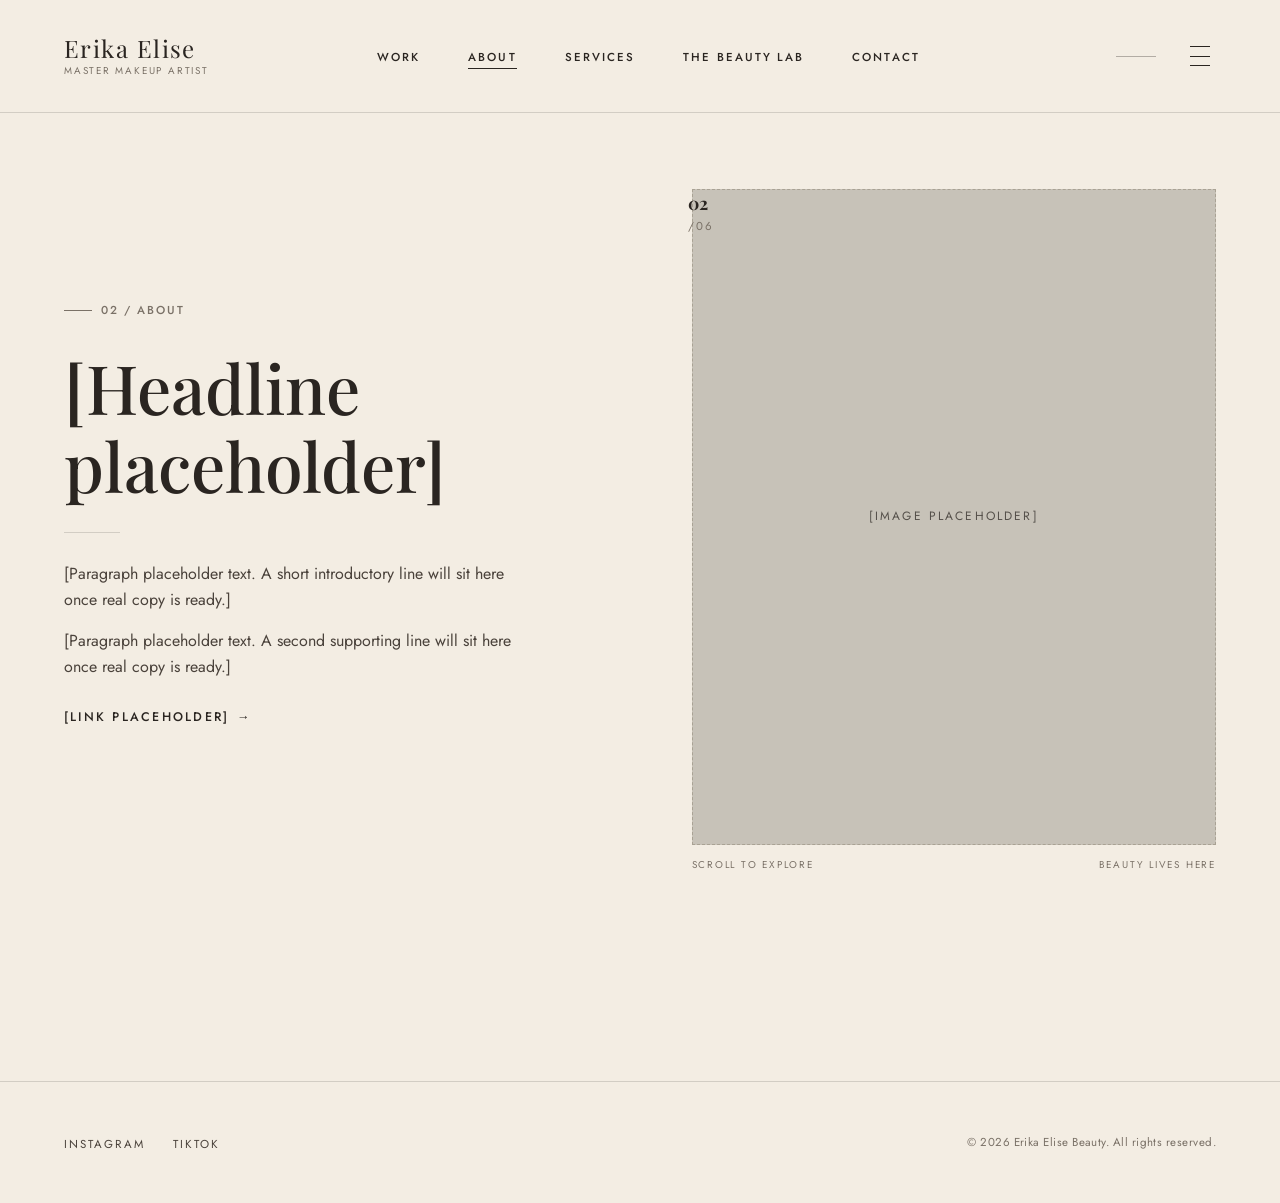
==== pages/about.html @ cb7e9e11 "Base website template" ====
<!DOCTYPE html>
<html lang="en">
<head>
  <meta charset="UTF-8">
  <meta name="viewport" content="width=device-width, initial-scale=1.0">
  <title>About | Erika Elise Beauty</title>
  <meta name="description" content="Meet Erika Elise, master makeup artist — the artistry, philosophy, and experience behind the beauty.">

  <link rel="preconnect" href="https://fonts.googleapis.com">
  <link rel="preconnect" href="https://fonts.gstatic.com" crossorigin>
  <link href="https://fonts.googleapis.com/css2?family=Playfair+Display:ital,wght@0,400;0,500;0,600;1,400;1,500&family=Jost:wght@400;500;600&display=swap" rel="stylesheet">

  <link rel="stylesheet" href="../css/styles.css">
</head>
<body>
  <a class="skip-link" href="#main-content">Skip to content</a>

  <!-- ========== Shared Header ========== -->
  <header class="site-header">
    <div class="container site-header__inner">
      <a href="../index.html" class="logo" aria-label="Erika Elise Beauty — Home">
        <span class="logo__mark">Erika Elise</span>
        <span class="logo__sub">Master Makeup Artist</span>
      </a>

      <nav class="site-nav" aria-label="Primary">
        <ul class="site-nav__list">
          <li><a href="work.html" class="nav-link">Work</a></li>
          <li><a href="about.html" class="nav-link" aria-current="page">About</a></li>
          <li><a href="services.html" class="nav-link">Services</a></li>
          <li><a href="beauty-lab.html" class="nav-link">The Beauty Lab</a></li>
          <li><a href="contact.html" class="nav-link">Contact</a></li>
        </ul>
      </nav>

      <div class="site-nav__meta">
        <span class="site-nav__rule" aria-hidden="true"></span>
        <button type="button" class="nav-toggle" aria-expanded="false" aria-controls="nav-overlay" aria-label="Toggle navigation menu">
          <span class="nav-toggle__bar"></span>
          <span class="nav-toggle__bar"></span>
          <span class="nav-toggle__bar"></span>
        </button>
      </div>
    </div>
  </header>

  <!-- ========== Full-screen mobile nav overlay ========== -->
  <div id="nav-overlay" class="nav-overlay" hidden>
    <nav aria-label="Mobile">
      <ul class="nav-overlay__list">
        <li><a href="work.html">Work</a></li>
        <li><a href="about.html" aria-current="page">About</a></li>
        <li><a href="services.html">Services</a></li>
        <li><a href="beauty-lab.html">The Beauty Lab</a></li>
        <li><a href="contact.html">Contact</a></li>
      </ul>
    </nav>
    <p class="nav-overlay__meta label-text">Erika Elise Beauty</p>
  </div>

  <main id="main-content">
    <!-- ========== Hero / Intro Section ========== -->
    <section class="hero-split hero-split--reverse" aria-labelledby="about-heading">
      <div class="container hero-split__grid">

        <div class="hero-split__media">
          <div class="hero-split__frame">
            <span class="hero-split__index" aria-hidden="true"><strong>02</strong>/06</span>
            <div class="image-placeholder" role="img" aria-label="[Alt text placeholder: describe image here]">
              <span class="image-placeholder__label" aria-hidden="true">[Image placeholder]</span>
            </div>
            <span class="hero-split__scroll" aria-hidden="true">Scroll to Explore</span>
            <span class="hero-split__tagline" aria-hidden="true">Beauty Lives Here</span>
          </div>
        </div>

        <div class="hero-split__content">
          <p class="eyebrow">02 / About</p>
          <h1 id="about-heading" class="hero-split__headline">[Headline placeholder]</h1>
          <hr class="hairline hero-split__rule">
          <div class="hero-split__body">
            <p>[Paragraph placeholder text. A short introductory line will sit here once real copy is ready.]</p>
            <p>[Paragraph placeholder text. A second supporting line will sit here once real copy is ready.]</p>
          </div>
          <a href="work.html" class="link-arrow">
            <span>[Link placeholder]</span>
            <span class="link-arrow__arrow" aria-hidden="true">&rarr;</span>
          </a>
        </div>

      </div>
    </section>
  </main>

  <!-- ========== Shared Footer ========== -->
  <footer class="site-footer">
    <div class="container site-footer__inner">
      <ul class="site-footer__social" aria-label="Social media">
        <!-- REPLACE WITH REAL INSTAGRAM URL -->
        <li><a href="#instagram-url-goes-here" target="_blank" rel="noopener noreferrer">Instagram</a></li>
        <!-- REPLACE WITH REAL TIKTOK URL -->
        <li><a href="#tiktok-url-goes-here" target="_blank" rel="noopener noreferrer">TikTok</a></li>
      </ul>
      <p class="site-footer__copy">&copy; <span data-current-year>2026</span> Erika Elise Beauty. All rights reserved.</p>
    </div>
  </footer>

  <script src="../js/main.js"></script>
</body>
</html>
---- css/styles.css ----
/* =========================================================
   Erika Elise Beauty — Shared Stylesheet
   Editorial, upscale, minimal beauty-brand aesthetic.
   Plain CSS3. No frameworks, no build step.
   ========================================================= */

/* ---------- Design Tokens ---------- */
:root {
  /* Color palette — warm cream/beige, charcoal near-black text */
  --color-bg: #f3ede3;
  --color-bg-alt: #ece3d4;
  --color-surface: #ffffff;
  --color-text: #2a2521;
  --color-text-soft: #4a423b;
  --color-text-muted: #7a7167;
  --color-line: rgba(42, 37, 33, 0.16);
  --color-line-strong: rgba(42, 37, 33, 0.32);
  --color-placeholder-bg: #c7c2b8;
  --color-placeholder-border: #a9a294;
  --color-placeholder-text: #55504a;
  --color-overlay-bg: #f3ede3;
  --color-focus: #2a2521;

  /* Typography */
  --font-display: "Playfair Display", "Times New Roman", Georgia, serif;
  --font-sans: "Jost", "Helvetica Neue", Arial, sans-serif;

  /* Letter spacing for small-caps / label text */
  --tracking-label: 0.18em;
  --tracking-wide: 0.28em;

  /* Spacing scale */
  --space-xs: 0.5rem;
  --space-sm: 1rem;
  --space-md: 1.75rem;
  --space-lg: 3rem;
  --space-xl: 5rem;
  --space-2xl: 8rem;

  /* Layout */
  --container-max: 1440px;
  --container-pad: 1.5rem;
  --header-height: 96px;
}

@media (min-width: 640px) {
  :root {
    --container-pad: 2.5rem;
  }
}

@media (min-width: 1024px) {
  :root {
    --container-pad: 4rem;
    --header-height: 112px;
  }
}

/* ---------- Reset ---------- */
*,
*::before,
*::after {
  box-sizing: border-box;
}

html {
  -webkit-text-size-adjust: 100%;
  scroll-behavior: smooth;
}

body {
  margin: 0;
  background-color: var(--color-bg);
  color: var(--color-text);
  font-family: var(--font-sans);
  font-size: 16px;
  line-height: 1.6;
  -webkit-font-smoothing: antialiased;
  -moz-osx-font-smoothing: grayscale;
}

img {
  max-width: 100%;
  display: block;
}

a {
  color: inherit;
  text-decoration: none;
}

ul {
  list-style: none;
  margin: 0;
  padding: 0;
}

h1, h2, h3, h4 {
  font-family: var(--font-display);
  font-weight: 500;
  line-height: 1.15;
  margin: 0;
  color: var(--color-text);
}

p {
  margin: 0;
}

button {
  font-family: inherit;
  background: none;
  border: none;
  cursor: pointer;
  color: inherit;
}

/* Visible focus state for accessibility */
a:focus-visible,
button:focus-visible {
  outline: 2px solid var(--color-focus);
  outline-offset: 4px;
}

/* Skip link for keyboard/screen reader users */
.skip-link {
  position: absolute;
  top: -48px;
  left: 0;
  background: var(--color-text);
  color: var(--color-bg);
  padding: 0.75em 1.25em;
  z-index: 1000;
  font-family: var(--font-sans);
  text-transform: uppercase;
  letter-spacing: var(--tracking-label);
  font-size: 0.75rem;
  transition: top 0.2s ease;
}

.skip-link:focus {
  top: 0;
}

/* ---------- Layout helpers ---------- */
.container {
  width: 100%;
  max-width: var(--container-max);
  margin-inline: auto;
  padding-inline: var(--container-pad);
}

.hairline {
  border: none;
  border-top: 1px solid var(--color-line);
  margin: 0;
}

.hairline--v {
  width: 1px;
  height: 100%;
  background-color: var(--color-line);
  border: none;
}

/* ---------- Eyebrow / small-caps label text ---------- */
.eyebrow,
.nav-link,
.label-text {
  font-family: var(--font-sans);
  text-transform: uppercase;
  font-variant: small-caps;
  letter-spacing: var(--tracking-label);
  font-size: 0.72rem;
  font-weight: 500;
}

.eyebrow {
  color: var(--color-text-muted);
  display: inline-flex;
  align-items: center;
  gap: 0.75em;
}

.eyebrow::before {
  content: "";
  display: inline-block;
  width: 28px;
  height: 1px;
  background-color: var(--color-text-muted);
}

/* ---------- Site Header ---------- */
.site-header {
  position: sticky;
  top: 0;
  z-index: 500;
  background-color: var(--color-bg);
  border-bottom: 1px solid var(--color-line);
}

.site-header__inner {
  min-height: var(--header-height);
  display: flex;
  align-items: center;
  justify-content: space-between;
  gap: var(--space-md);
}

.logo {
  display: flex;
  flex-direction: column;
  gap: 0.35em;
  line-height: 1;
}

.logo__mark {
  font-family: var(--font-display);
  font-size: 1.5rem;
  letter-spacing: 0.06em;
  color: var(--color-text);
}

.logo__sub {
  font-family: var(--font-sans);
  text-transform: uppercase;
  font-variant: small-caps;
  letter-spacing: var(--tracking-label);
  font-size: 0.62rem;
  color: var(--color-text-muted);
}

/* Desktop nav */
.site-nav {
  display: none;
}

.site-nav__list {
  display: flex;
  align-items: center;
  gap: var(--space-lg);
}

.site-nav__list a {
  color: var(--color-text);
  padding-block: 0.25em;
  border-bottom: 1px solid transparent;
  transition: border-color 0.25s ease, color 0.25s ease;
}

.site-nav__list a:hover,
.site-nav__list a[aria-current="page"] {
  border-bottom-color: var(--color-text);
}

.site-nav__meta {
  display: flex;
  align-items: center;
  gap: var(--space-md);
  margin-left: var(--space-md);
}

.site-nav__rule {
  width: 40px;
  height: 1px;
  background-color: var(--color-line-strong);
}

@media (min-width: 900px) {
  .site-nav {
    display: block;
  }
  .nav-toggle {
    display: none;
  }
}

/* Mobile hamburger toggle */
.nav-toggle {
  position: relative;
  width: 32px;
  height: 22px;
  display: flex;
  flex-direction: column;
  justify-content: space-between;
  z-index: 620;
}

.nav-toggle__bar {
  display: block;
  width: 100%;
  height: 1px;
  background-color: var(--color-text);
  transition: transform 0.3s ease, opacity 0.3s ease;
}

.nav-toggle[aria-expanded="true"] .nav-toggle__bar:nth-child(1) {
  transform: translateY(10.5px) rotate(45deg);
}

.nav-toggle[aria-expanded="true"] .nav-toggle__bar:nth-child(2) {
  opacity: 0;
}

.nav-toggle[aria-expanded="true"] .nav-toggle__bar:nth-child(3) {
  transform: translateY(-10.5px) rotate(-45deg);
}

/* Full-screen mobile nav overlay */
.nav-overlay {
  position: fixed;
  inset: 0;
  background-color: var(--color-overlay-bg);
  z-index: 600;
  display: flex;
  align-items: center;
  justify-content: center;
  opacity: 0;
  visibility: hidden;
  transform: translateY(-8px);
  transition: opacity 0.35s ease, transform 0.35s ease, visibility 0s linear 0.35s;
}

.nav-overlay.is-open {
  opacity: 1;
  visibility: visible;
  transform: translateY(0);
  transition: opacity 0.35s ease, transform 0.35s ease, visibility 0s linear 0s;
}

.nav-overlay__list {
  display: flex;
  flex-direction: column;
  align-items: center;
  gap: var(--space-lg);
  text-align: center;
}

.nav-overlay__list a {
  font-family: var(--font-display);
  font-size: 2rem;
  letter-spacing: 0.03em;
}

.nav-overlay__list a[aria-current="page"] {
  color: var(--color-text-muted);
}

.nav-overlay__meta {
  position: absolute;
  bottom: var(--space-xl);
  left: 0;
  right: 0;
  text-align: center;
}

body.nav-open {
  overflow: hidden;
}

@media (min-width: 900px) {
  .nav-overlay {
    display: none;
  }
}

/* ---------- Hero / Split section (shared component) ---------- */
.hero-split {
  padding-block: var(--space-lg) var(--space-2xl);
}

.hero-split__grid {
  display: grid;
  grid-template-columns: 1fr;
  gap: var(--space-xl);
  align-items: center;
}

@media (min-width: 900px) {
  .hero-split__grid {
    grid-template-columns: 1.05fr 1fr;
    gap: var(--space-2xl);
  }

  .hero-split--reverse .hero-split__grid {
    grid-template-columns: 1fr 1.05fr;
  }

  .hero-split--reverse .hero-split__media {
    order: 2;
  }

  .hero-split--reverse .hero-split__content {
    order: 1;
  }
}

.hero-split__content {
  display: flex;
  flex-direction: column;
  align-items: flex-start;
  gap: var(--space-md);
}

.hero-split__headline {
  font-size: clamp(2.25rem, 5vw + 1rem, 4.25rem);
  max-width: 14ch;
}

.hero-split__headline em {
  font-style: italic;
  color: var(--color-text-soft);
}

.hero-split__body {
  max-width: 46ch;
  display: flex;
  flex-direction: column;
  gap: var(--space-sm);
  color: var(--color-text-soft);
  font-size: 1rem;
}

.hero-split__rule {
  width: 56px;
}

/* Media block with corner index labels + hairline frame */
.hero-split__media {
  position: relative;
  padding: var(--space-md) 0;
}

.hero-split__frame {
  position: relative;
}

.hero-split__index {
  position: absolute;
  top: 0;
  left: -0.25rem;
  z-index: 2;
  font-family: var(--font-sans);
  font-size: 0.72rem;
  letter-spacing: var(--tracking-label);
  color: var(--color-text-muted);
  line-height: 1.6;
}

.hero-split__index strong {
  display: block;
  font-family: var(--font-display);
  font-size: 1.1rem;
  letter-spacing: 0;
  color: var(--color-text);
}

.hero-split__scroll,
.hero-split__tagline {
  position: absolute;
  bottom: -1.75rem;
  font-family: var(--font-sans);
  text-transform: uppercase;
  font-variant: small-caps;
  letter-spacing: var(--tracking-label);
  font-size: 0.62rem;
  color: var(--color-text-muted);
}

.hero-split__scroll {
  left: 0;
}

.hero-split__tagline {
  right: 0;
  text-align: right;
}

/* ---------- Image placeholder block ---------- */
.image-placeholder {
  width: 100%;
  aspect-ratio: 4 / 5;
  background-color: var(--color-placeholder-bg);
  border: 1px dashed var(--color-placeholder-border);
  display: flex;
  align-items: center;
  justify-content: center;
  text-align: center;
  padding: var(--space-md);
}

.image-placeholder--wide {
  aspect-ratio: 16 / 10;
}

.image-placeholder__label {
  font-family: var(--font-sans);
  text-transform: uppercase;
  font-variant: small-caps;
  letter-spacing: var(--tracking-label);
  font-size: 0.75rem;
  color: var(--color-placeholder-text);
}

/* ---------- Text link with arrow ---------- */
.link-arrow {
  display: inline-flex;
  align-items: center;
  gap: 0.6em;
  font-family: var(--font-sans);
  text-transform: uppercase;
  font-variant: small-caps;
  letter-spacing: var(--tracking-label);
  font-size: 0.78rem;
  font-weight: 500;
  color: var(--color-text);
  padding-bottom: 0.3em;
  border-bottom: 1px solid transparent;
  transition: border-color 0.25s ease, gap 0.25s ease, color 0.25s ease;
}

.link-arrow__arrow {
  transition: transform 0.25s ease;
}

.link-arrow:hover,
.link-arrow:focus-visible {
  border-bottom-color: var(--color-text);
}

.link-arrow:hover .link-arrow__arrow,
.link-arrow:focus-visible .link-arrow__arrow {
  transform: translateX(4px);
}

/* Book Now button — same understated text-link style, slightly larger */
.link-arrow--book {
  font-size: 0.9rem;
  padding: 0.9em 0;
}

/* ---------- Page section wrapper (generic content sections) ---------- */
.section {
  padding-block: var(--space-xl);
}

.section--bordered {
  border-top: 1px solid var(--color-line);
}

/* ---------- Site Footer ---------- */
.site-footer {
  border-top: 1px solid var(--color-line);
  padding-block: var(--space-lg);
  margin-top: var(--space-xl);
}

.site-footer__inner {
  display: flex;
  flex-direction: column;
  gap: var(--space-md);
  align-items: flex-start;
}

@media (min-width: 700px) {
  .site-footer__inner {
    flex-direction: row;
    align-items: center;
    justify-content: space-between;
  }
}

.site-footer__social {
  display: flex;
  gap: var(--space-md);
}

.site-footer__social a {
  font-family: var(--font-sans);
  text-transform: uppercase;
  font-variant: small-caps;
  letter-spacing: var(--tracking-label);
  font-size: 0.72rem;
  color: var(--color-text-soft);
  border-bottom: 1px solid transparent;
  padding-bottom: 0.2em;
  transition: border-color 0.25s ease, color 0.25s ease;
}

.site-footer__social a:hover,
.site-footer__social a:focus-visible {
  color: var(--color-text);
  border-bottom-color: var(--color-text);
}

.site-footer__copy {
  font-size: 0.72rem;
  letter-spacing: 0.04em;
  color: var(--color-text-muted);
}

/* ---------- Utility ---------- */
.visually-hidden {
  position: absolute;
  width: 1px;
  height: 1px;
  padding: 0;
  margin: -1px;
  overflow: hidden;
  clip: rect(0, 0, 0, 0);
  white-space: nowrap;
  border: 0;
}
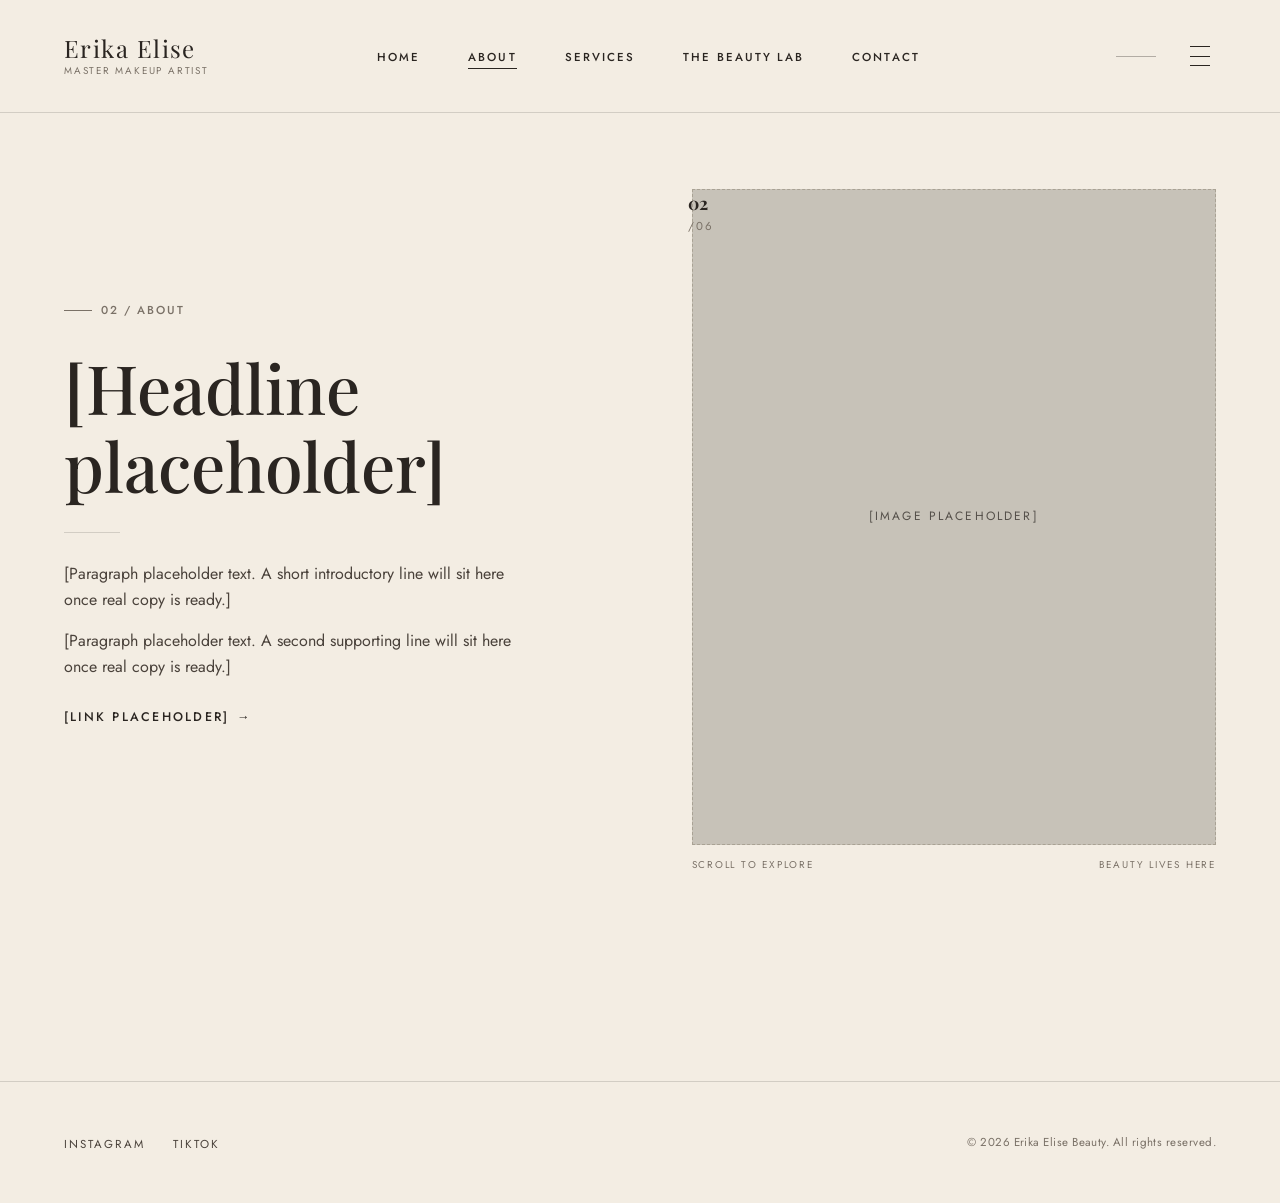
==== commit c9b5e0c2: "Changed homepage name and added impact photo" ====
--- a/pages/about.html
+++ b/pages/about.html
@@ -25,7 +25,7 @@
 
       <nav class="site-nav" aria-label="Primary">
         <ul class="site-nav__list">
-          <li><a href="work.html" class="nav-link">Work</a></li>
+          <li><a href="home.html" class="nav-link">Home</a></li>
           <li><a href="about.html" class="nav-link" aria-current="page">About</a></li>
           <li><a href="services.html" class="nav-link">Services</a></li>
           <li><a href="beauty-lab.html" class="nav-link">The Beauty Lab</a></li>
@@ -48,7 +48,7 @@
   <div id="nav-overlay" class="nav-overlay" hidden>
     <nav aria-label="Mobile">
       <ul class="nav-overlay__list">
-        <li><a href="work.html">Work</a></li>
+        <li><a href="home.html">Home</a></li>
         <li><a href="about.html" aria-current="page">About</a></li>
         <li><a href="services.html">Services</a></li>
         <li><a href="beauty-lab.html">The Beauty Lab</a></li>
@@ -82,7 +82,7 @@
             <p>[Paragraph placeholder text. A short introductory line will sit here once real copy is ready.]</p>
             <p>[Paragraph placeholder text. A second supporting line will sit here once real copy is ready.]</p>
           </div>
-          <a href="work.html" class="link-arrow">
+          <a href="home.html" class="link-arrow">
             <span>[Link placeholder]</span>
             <span class="link-arrow__arrow" aria-hidden="true">&rarr;</span>
           </a>
--- a/css/styles.css
+++ b/css/styles.css
@@ -502,6 +502,14 @@
   color: var(--color-placeholder-text);
 }
 
+/* Real photo dropped into a hero-split media frame (replaces .image-placeholder) */
+.hero-split__photo {
+  width: 100%;
+  aspect-ratio: 4 / 5;
+  object-fit: cover;
+  object-position: 50% 15%;
+}
+
 /* ---------- Text link with arrow ---------- */
 .link-arrow {
   display: inline-flex;
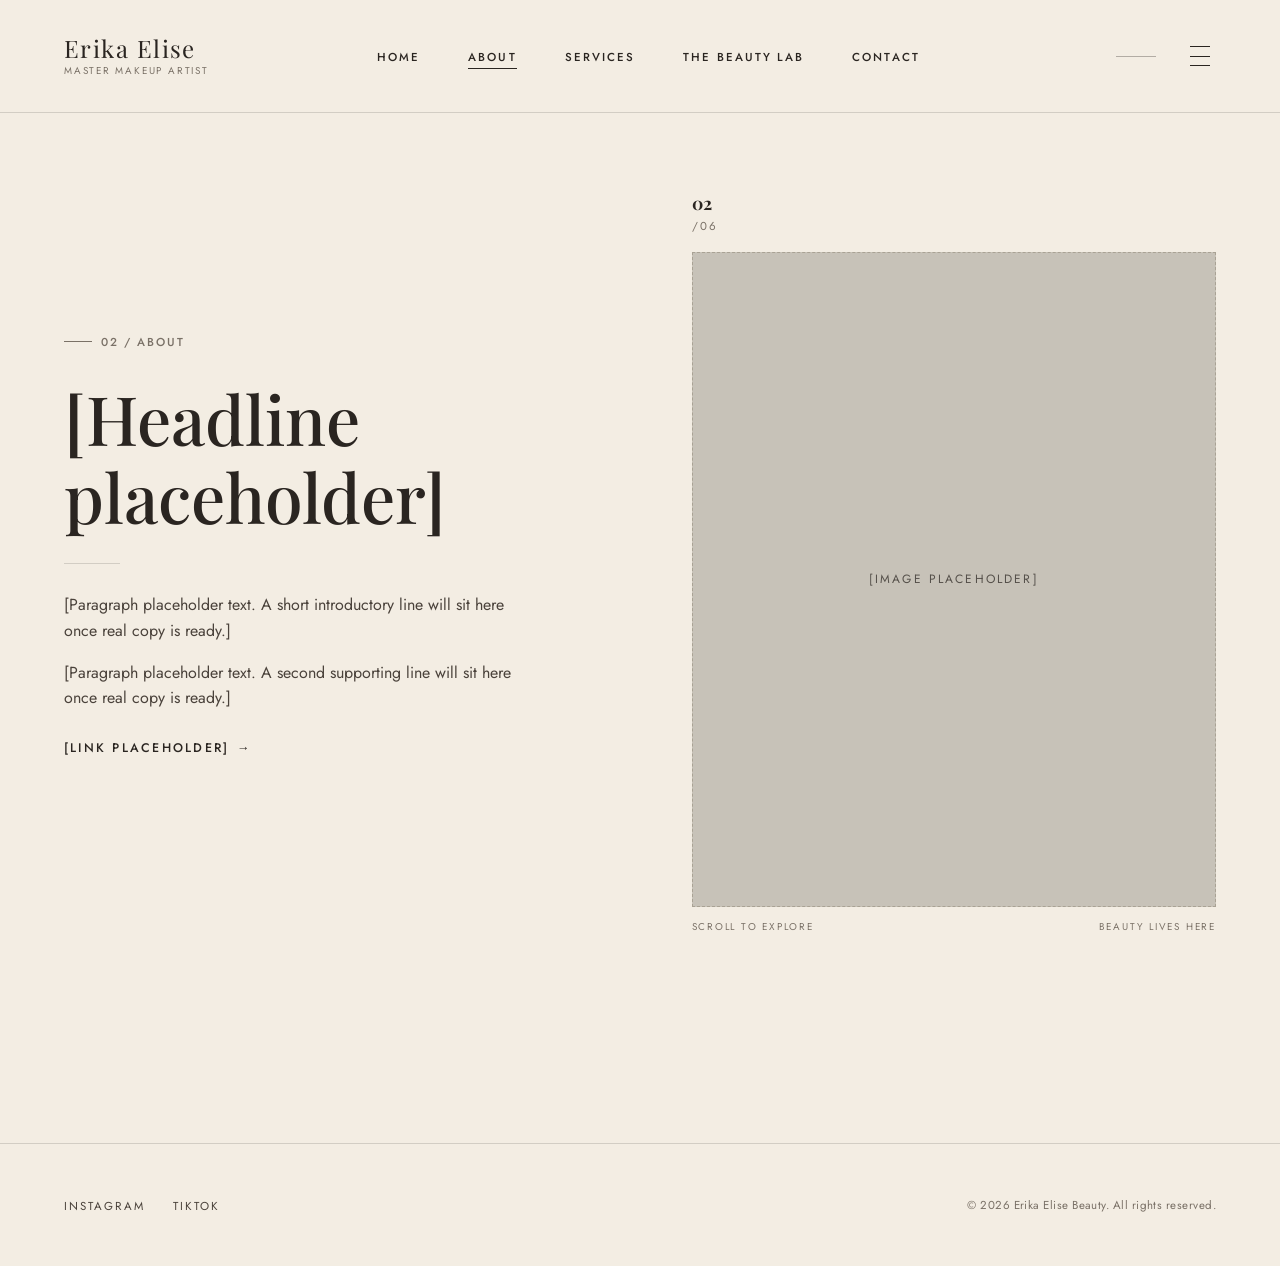
==== commit 79d58b6b: "name fix" ====
--- a/pages/about.html
+++ b/pages/about.html
@@ -64,8 +64,8 @@
       <div class="container hero-split__grid">
 
         <div class="hero-split__media">
+          <span class="hero-split__index" aria-hidden="true"><strong>02</strong>/06</span>
           <div class="hero-split__frame">
-            <span class="hero-split__index" aria-hidden="true"><strong>02</strong>/06</span>
             <div class="image-placeholder" role="img" aria-label="[Alt text placeholder: describe image here]">
               <span class="image-placeholder__label" aria-hidden="true">[Image placeholder]</span>
             </div>
--- a/css/styles.css
+++ b/css/styles.css
@@ -435,11 +435,10 @@
   position: relative;
 }
 
+/* Index label sits above the frame (in the whitespace), never over the photo itself */
 .hero-split__index {
-  position: absolute;
-  top: 0;
-  left: -0.25rem;
-  z-index: 2;
+  display: block;
+  margin-bottom: var(--space-sm);
   font-family: var(--font-sans);
   font-size: 0.72rem;
   letter-spacing: var(--tracking-label);
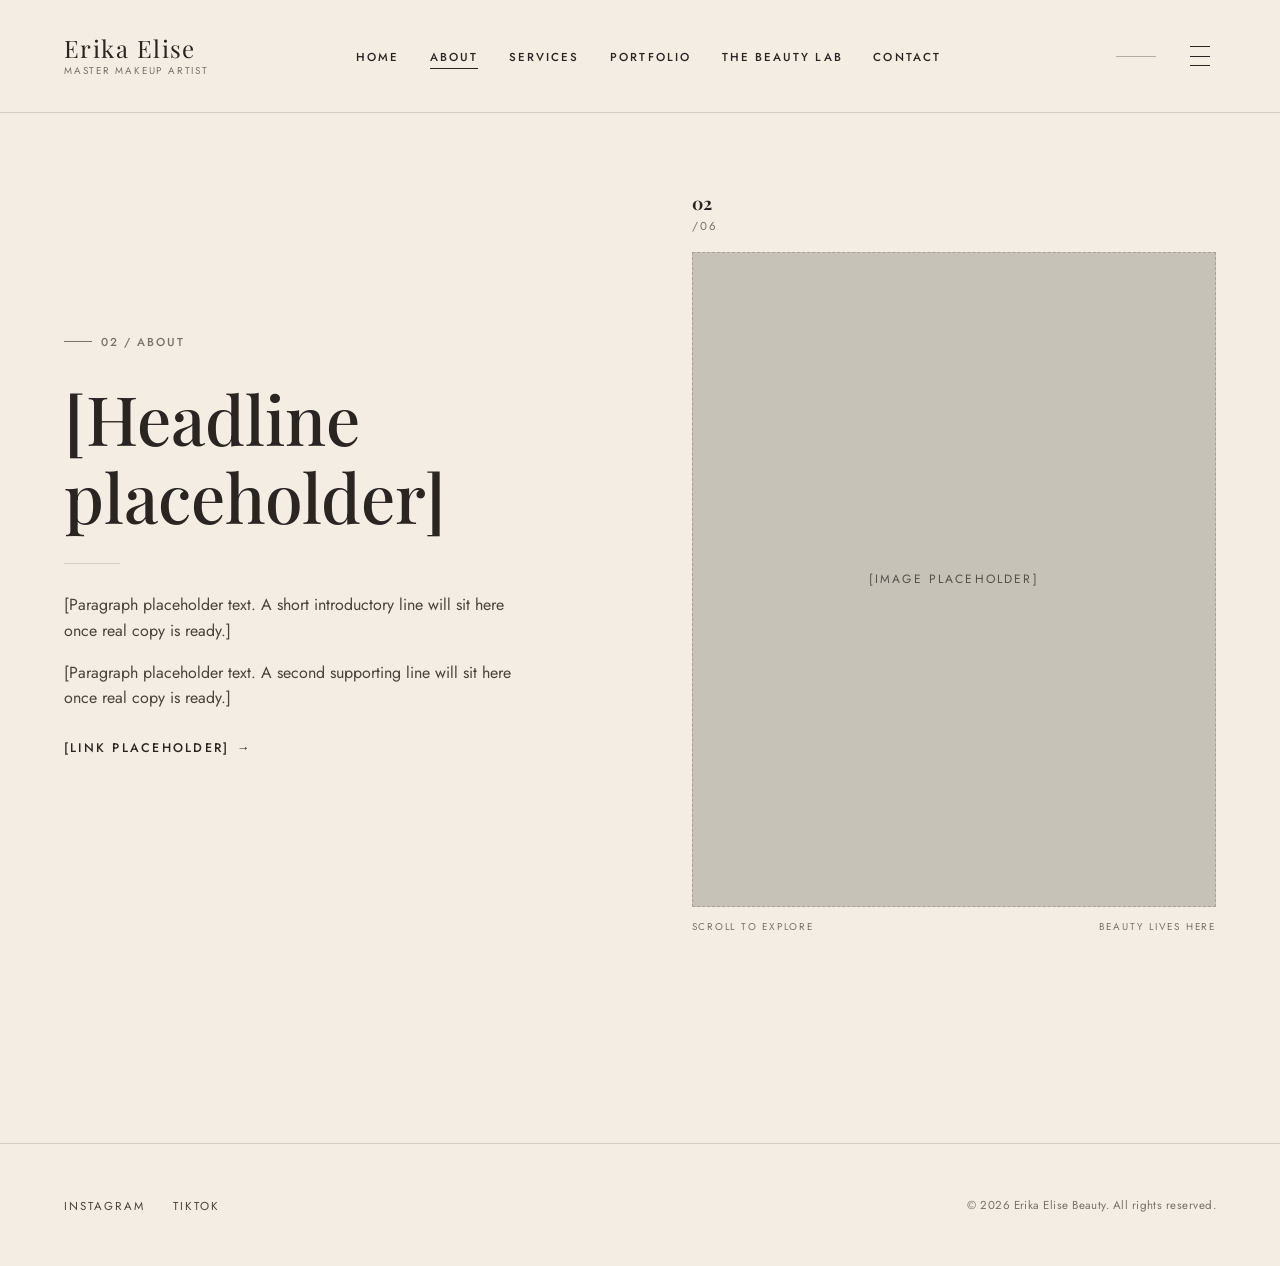
==== commit fead4726: "Add portfolio page and update nav" ====
--- a/pages/about.html
+++ b/pages/about.html
@@ -28,6 +28,7 @@
           <li><a href="home.html" class="nav-link">Home</a></li>
           <li><a href="about.html" class="nav-link" aria-current="page">About</a></li>
           <li><a href="services.html" class="nav-link">Services</a></li>
+          <li><a href="portfolio.html" class="nav-link">Portfolio</a></li>
           <li><a href="beauty-lab.html" class="nav-link">The Beauty Lab</a></li>
           <li><a href="contact.html" class="nav-link">Contact</a></li>
         </ul>
@@ -51,6 +52,7 @@
         <li><a href="home.html">Home</a></li>
         <li><a href="about.html" aria-current="page">About</a></li>
         <li><a href="services.html">Services</a></li>
+        <li><a href="portfolio.html">Portfolio</a></li>
         <li><a href="beauty-lab.html">The Beauty Lab</a></li>
         <li><a href="contact.html">Contact</a></li>
       </ul>
--- a/css/styles.css
+++ b/css/styles.css
@@ -238,7 +238,7 @@
 .site-nav__list {
   display: flex;
   align-items: center;
-  gap: var(--space-lg);
+  gap: clamp(1.25rem, 2.4vw, var(--space-lg));
 }
 
 .site-nav__list a {
@@ -264,6 +264,16 @@
   width: 40px;
   height: 1px;
   background-color: var(--color-line-strong);
+}
+
+/* Decorative rule is dropped where the six nav items need the room */
+@media (min-width: 900px) and (max-width: 1099px) {
+  .site-nav__rule {
+    display: none;
+  }
+  .site-nav__meta {
+    margin-left: 0;
+  }
 }
 
 @media (min-width: 900px) {
@@ -315,6 +325,8 @@
   display: flex;
   align-items: center;
   justify-content: center;
+  overflow-y: auto;
+  padding-block: var(--header-height) calc(var(--space-xl) + 2rem);
   opacity: 0;
   visibility: hidden;
   transform: translateY(-8px);
@@ -332,18 +344,29 @@
   display: flex;
   flex-direction: column;
   align-items: center;
-  gap: var(--space-lg);
+  gap: clamp(1.1rem, 4.5vh, var(--space-lg));
   text-align: center;
 }
 
 .nav-overlay__list a {
   font-family: var(--font-display);
-  font-size: 2rem;
+  font-size: clamp(1.6rem, 5vh, 2rem);
   letter-spacing: 0.03em;
+  color: var(--color-text-muted);
+  padding-bottom: 0.1em;
+  border-bottom: 1px solid transparent;
+  transition: color 0.25s ease, border-color 0.25s ease;
+}
+
+.nav-overlay__list a:hover,
+.nav-overlay__list a:focus-visible {
+  color: var(--color-text);
 }
 
 .nav-overlay__list a[aria-current="page"] {
-  color: var(--color-text-muted);
+  color: var(--color-text);
+  font-style: italic;
+  border-bottom-color: var(--color-text);
 }
 
 .nav-overlay__meta {
@@ -553,6 +576,231 @@
 
 .section--bordered {
   border-top: 1px solid var(--color-line);
+}
+
+/* ---------- Page intro (pages without a hero-split) ---------- */
+.page-intro {
+  display: flex;
+  flex-direction: column;
+  align-items: flex-start;
+  gap: var(--space-md);
+  margin-bottom: var(--space-xl);
+}
+
+.page-intro .hero-split__index {
+  margin-bottom: 0;
+}
+
+.page-intro__headline {
+  max-width: 18ch;
+}
+
+/* ---------- Portfolio gallery ---------- */
+.portfolio {
+  padding-block: var(--space-lg) var(--space-xl);
+}
+
+.gallery {
+  display: grid;
+  grid-template-columns: 1fr;
+  gap: var(--space-md);
+}
+
+@media (min-width: 640px) {
+  .gallery {
+    grid-template-columns: repeat(2, 1fr);
+  }
+}
+
+@media (min-width: 1024px) {
+  .gallery {
+    grid-template-columns: repeat(3, 1fr);
+    gap: var(--space-lg) var(--space-md);
+  }
+}
+
+.gallery__link {
+  display: block;
+  overflow: hidden;
+  background-color: var(--color-bg-alt);
+}
+
+.gallery__link:focus-visible {
+  outline-offset: 3px;
+}
+
+/* Portrait crop anchored to the top so faces are never cut off */
+.gallery__img {
+  width: 100%;
+  height: auto;
+  aspect-ratio: 4 / 5;
+  object-fit: cover;
+  object-position: 50% 0;
+  transition: transform 0.6s ease, opacity 0.3s ease;
+}
+
+.gallery__link:hover .gallery__img,
+.gallery__link:focus-visible .gallery__img {
+  transform: scale(1.025);
+}
+
+.gallery__placeholder {
+  border-style: solid;
+}
+
+/* Fade in on scroll (class added by JS, so no-JS visitors see everything) */
+.gallery__item.reveal {
+  opacity: 0;
+  transform: translateY(18px);
+  transition: opacity 0.8s ease, transform 0.8s ease;
+}
+
+.gallery__item.reveal.is-visible {
+  opacity: 1;
+  transform: none;
+}
+
+@media (prefers-reduced-motion: reduce) {
+  .gallery__item.reveal {
+    opacity: 1;
+    transform: none;
+    transition: none;
+  }
+  .gallery__img {
+    transition: none;
+  }
+}
+
+/* ---------- Lightbox ---------- */
+.lightbox {
+  position: fixed;
+  inset: 0;
+  z-index: 700;
+  background-color: rgba(243, 237, 227, 0.97);
+  display: flex;
+  align-items: center;
+  justify-content: center;
+  opacity: 0;
+  transition: opacity 0.3s ease;
+}
+
+.lightbox.is-open {
+  opacity: 1;
+}
+
+.lightbox[hidden] {
+  display: none;
+}
+
+.lightbox__stage {
+  width: 100%;
+  height: 100%;
+  display: flex;
+  align-items: center;
+  justify-content: center;
+  padding: 4.5rem var(--container-pad) 3.5rem;
+}
+
+@media (min-width: 900px) {
+  .lightbox__stage {
+    padding-inline: 6rem;
+  }
+}
+
+.lightbox__figure {
+  margin: 0;
+  display: flex;
+  flex-direction: column;
+  align-items: center;
+  gap: var(--space-sm);
+  max-width: 100%;
+  max-height: 100%;
+}
+
+.lightbox__img {
+  max-width: 100%;
+  max-height: calc(100vh - 10rem);
+  max-height: calc(100dvh - 10rem);
+  width: auto;
+  height: auto;
+  object-fit: contain;
+  box-shadow: 0 18px 50px rgba(42, 37, 33, 0.14);
+}
+
+.lightbox__counter {
+  color: var(--color-text-muted);
+}
+
+.lightbox__btn {
+  position: absolute;
+  display: inline-flex;
+  align-items: center;
+  justify-content: center;
+  gap: 0.6em;
+  min-width: 44px;
+  min-height: 44px;
+  color: var(--color-text);
+  transition: color 0.25s ease, border-color 0.25s ease;
+}
+
+.lightbox__btn:hover {
+  color: var(--color-text-muted);
+}
+
+.lightbox__close {
+  top: 1rem;
+  right: var(--container-pad);
+}
+
+.lightbox__icon {
+  font-family: var(--font-display);
+  font-size: 1.75rem;
+  line-height: 1;
+}
+
+.lightbox__prev,
+.lightbox__next {
+  top: 50%;
+  transform: translateY(-50%);
+  width: 48px;
+  height: 48px;
+  border: 1px solid var(--color-line-strong);
+  border-radius: 50%;
+  background-color: var(--color-bg);
+  font-size: 1.1rem;
+}
+
+.lightbox__prev:hover,
+.lightbox__next:hover {
+  border-color: var(--color-text);
+}
+
+.lightbox__prev {
+  left: 1rem;
+}
+
+.lightbox__next {
+  right: 1rem;
+}
+
+/* Small screens: arrows move below the image, beside the counter */
+@media (max-width: 639px) {
+  .lightbox__prev,
+  .lightbox__next {
+    top: auto;
+    bottom: 0.75rem;
+    transform: none;
+  }
+  .lightbox__prev {
+    left: var(--container-pad);
+  }
+  .lightbox__next {
+    right: var(--container-pad);
+  }
+}
+
+body.lightbox-open {
+  overflow: hidden;
 }
 
 /* ---------- Site Footer ---------- */
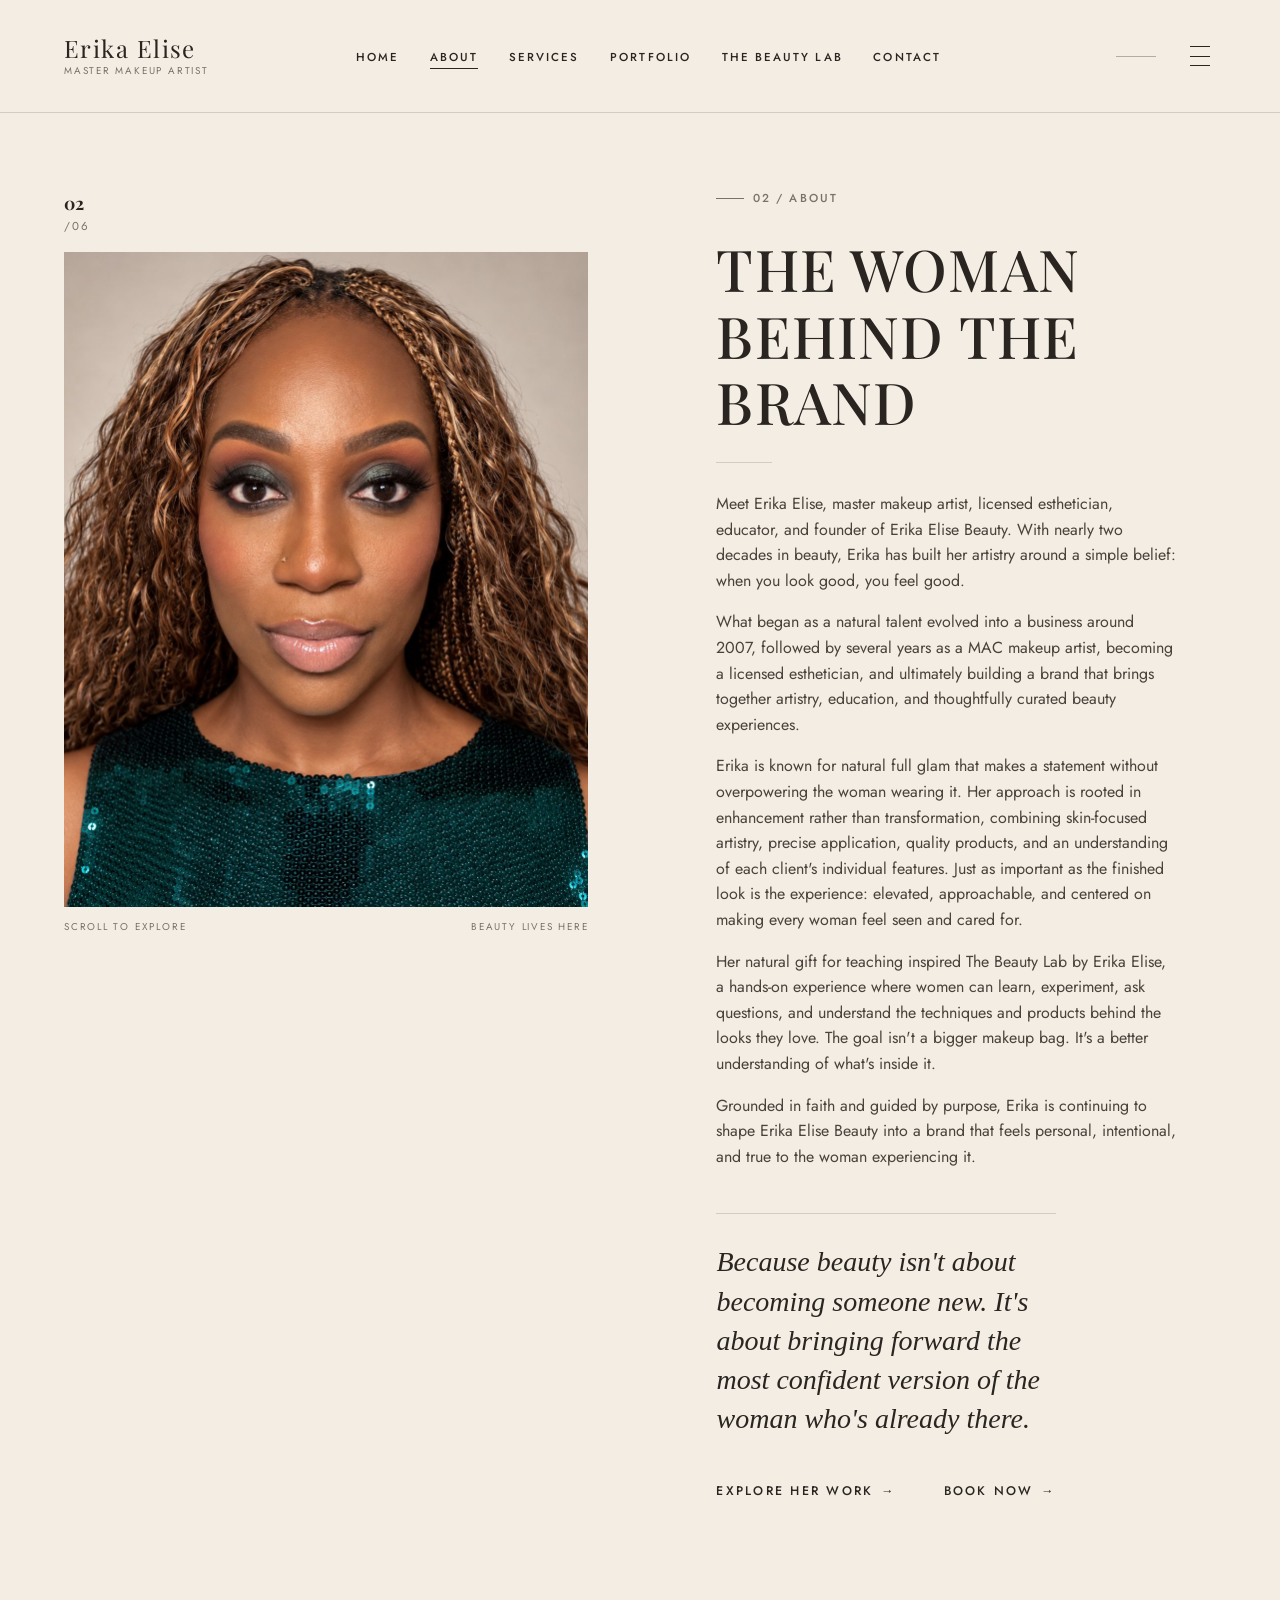
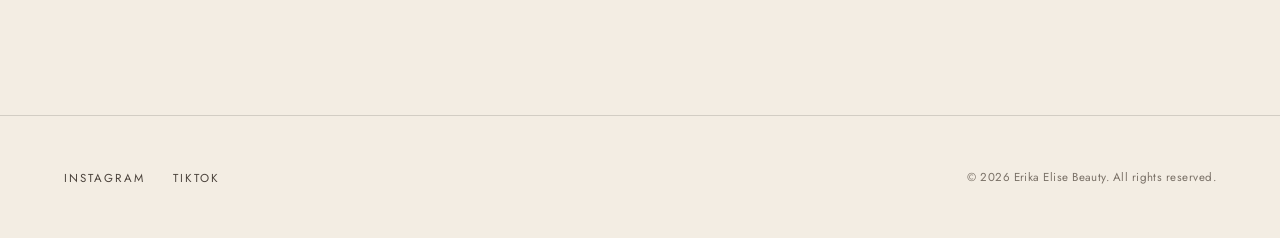
==== commit 4c4b106e: "added photo and context to aboutme page, removed artist image from portfolio" ====
--- a/pages/about.html
+++ b/pages/about.html
@@ -61,16 +61,14 @@
   </div>
 
   <main id="main-content">
-    <!-- ========== Hero / Intro Section ========== -->
-    <section class="hero-split hero-split--reverse" aria-labelledby="about-heading">
+    <!-- ========== About: portrait + story ========== -->
+    <section class="hero-split hero-split--about" aria-labelledby="about-heading">
       <div class="container hero-split__grid">
 
         <div class="hero-split__media">
           <span class="hero-split__index" aria-hidden="true"><strong>02</strong>/06</span>
           <div class="hero-split__frame">
-            <div class="image-placeholder" role="img" aria-label="[Alt text placeholder: describe image here]">
-              <span class="image-placeholder__label" aria-hidden="true">[Image placeholder]</span>
-            </div>
+            <img class="hero-split__photo hero-split__photo--top" src="../images/about/themuse-web.jpg" width="1199" height="1312" fetchpriority="high" decoding="async" alt="Erika Elise, master makeup artist">
             <span class="hero-split__scroll" aria-hidden="true">Scroll to Explore</span>
             <span class="hero-split__tagline" aria-hidden="true">Beauty Lives Here</span>
           </div>
@@ -78,16 +76,31 @@
 
         <div class="hero-split__content">
           <p class="eyebrow">02 / About</p>
-          <h1 id="about-heading" class="hero-split__headline">[Headline placeholder]</h1>
+          <h1 id="about-heading" class="hero-split__headline">THE WOMAN BEHIND THE BRAND</h1>
           <hr class="hairline hero-split__rule">
           <div class="hero-split__body">
-            <p>[Paragraph placeholder text. A short introductory line will sit here once real copy is ready.]</p>
-            <p>[Paragraph placeholder text. A second supporting line will sit here once real copy is ready.]</p>
+            <p>Meet Erika Elise, master makeup artist, licensed esthetician, educator, and founder of Erika Elise Beauty. With nearly two decades in beauty, Erika has built her artistry around a simple belief: when you look good, you feel good.</p>
+            <p>What began as a natural talent evolved into a business around 2007, followed by several years as a MAC makeup artist, becoming a licensed esthetician, and ultimately building a brand that brings together artistry, education, and thoughtfully curated beauty experiences.</p>
+            <p>Erika is known for natural full glam that makes a statement without overpowering the woman wearing it. Her approach is rooted in enhancement rather than transformation, combining skin-focused artistry, precise application, quality products, and an understanding of each client's individual features. Just as important as the finished look is the experience: elevated, approachable, and centered on making every woman feel seen and cared for.</p>
+            <p>Her natural gift for teaching inspired The Beauty Lab by Erika Elise, a hands-on experience where women can learn, experiment, ask questions, and understand the techniques and products behind the looks they love. The goal isn't a bigger makeup bag. It's a better understanding of what's inside it.</p>
+            <p>Grounded in faith and guided by purpose, Erika is continuing to shape Erika Elise Beauty into a brand that feels personal, intentional, and true to the woman experiencing it.</p>
           </div>
-          <a href="home.html" class="link-arrow">
-            <span>[Link placeholder]</span>
-            <span class="link-arrow__arrow" aria-hidden="true">&rarr;</span>
-          </a>
+
+          <blockquote class="pull-quote">
+            <p>Because beauty isn't about becoming someone new. It's about bringing forward the most confident version of the woman who's already there.</p>
+          </blockquote>
+
+          <div class="link-row">
+            <a href="portfolio.html" class="link-arrow">
+              <span>Explore Her Work</span>
+              <span class="link-arrow__arrow" aria-hidden="true">&rarr;</span>
+            </a>
+            <!-- REPLACE WITH SQUARE BOOKING URL -->
+            <a href="#square-booking-url-goes-here" class="link-arrow">
+              <span>Book Now</span>
+              <span class="link-arrow__arrow" aria-hidden="true">&rarr;</span>
+            </a>
+          </div>
         </div>
 
       </div>
--- a/css/styles.css
+++ b/css/styles.css
@@ -527,9 +527,61 @@
 /* Real photo dropped into a hero-split media frame (replaces .image-placeholder) */
 .hero-split__photo {
   width: 100%;
+  height: auto;
   aspect-ratio: 4 / 5;
   object-fit: cover;
   object-position: 50% 15%;
+}
+
+/* Crop anchored to the very top (portraits where the face sits high) */
+.hero-split__photo--top {
+  object-position: 50% 0;
+}
+
+/* About: long-form copy beside the portrait. Text starts at the top and
+   the portrait stays in view while the story scrolls on desktop. */
+.hero-split--about .hero-split__grid {
+  align-items: start;
+}
+
+.hero-split--about .hero-split__headline {
+  font-size: clamp(2.1rem, 3.4vw + 1rem, 3.6rem);
+  letter-spacing: 0.02em;
+  max-width: 13ch;
+}
+
+@media (min-width: 900px) {
+  .hero-split--about .hero-split__media {
+    position: sticky;
+    top: calc(var(--header-height) + var(--space-md));
+  }
+  .hero-split--about .hero-split__content {
+    padding-top: var(--space-md);
+  }
+}
+
+/* ---------- Pull quote ---------- */
+.pull-quote {
+  margin: var(--space-sm) 0 0;
+  padding-top: var(--space-md);
+  border-top: 1px solid var(--color-line);
+  max-width: 34ch;
+}
+
+.pull-quote p {
+  font-family: var(--font-display);
+  font-style: italic;
+  font-size: clamp(1.35rem, 1.2vw + 1rem, 1.75rem);
+  line-height: 1.4;
+  color: var(--color-text);
+}
+
+/* Row of understated text links */
+.link-row {
+  display: flex;
+  flex-wrap: wrap;
+  gap: var(--space-sm) var(--space-lg);
+  margin-top: var(--space-sm);
 }
 
 /* ---------- Text link with arrow ---------- */
